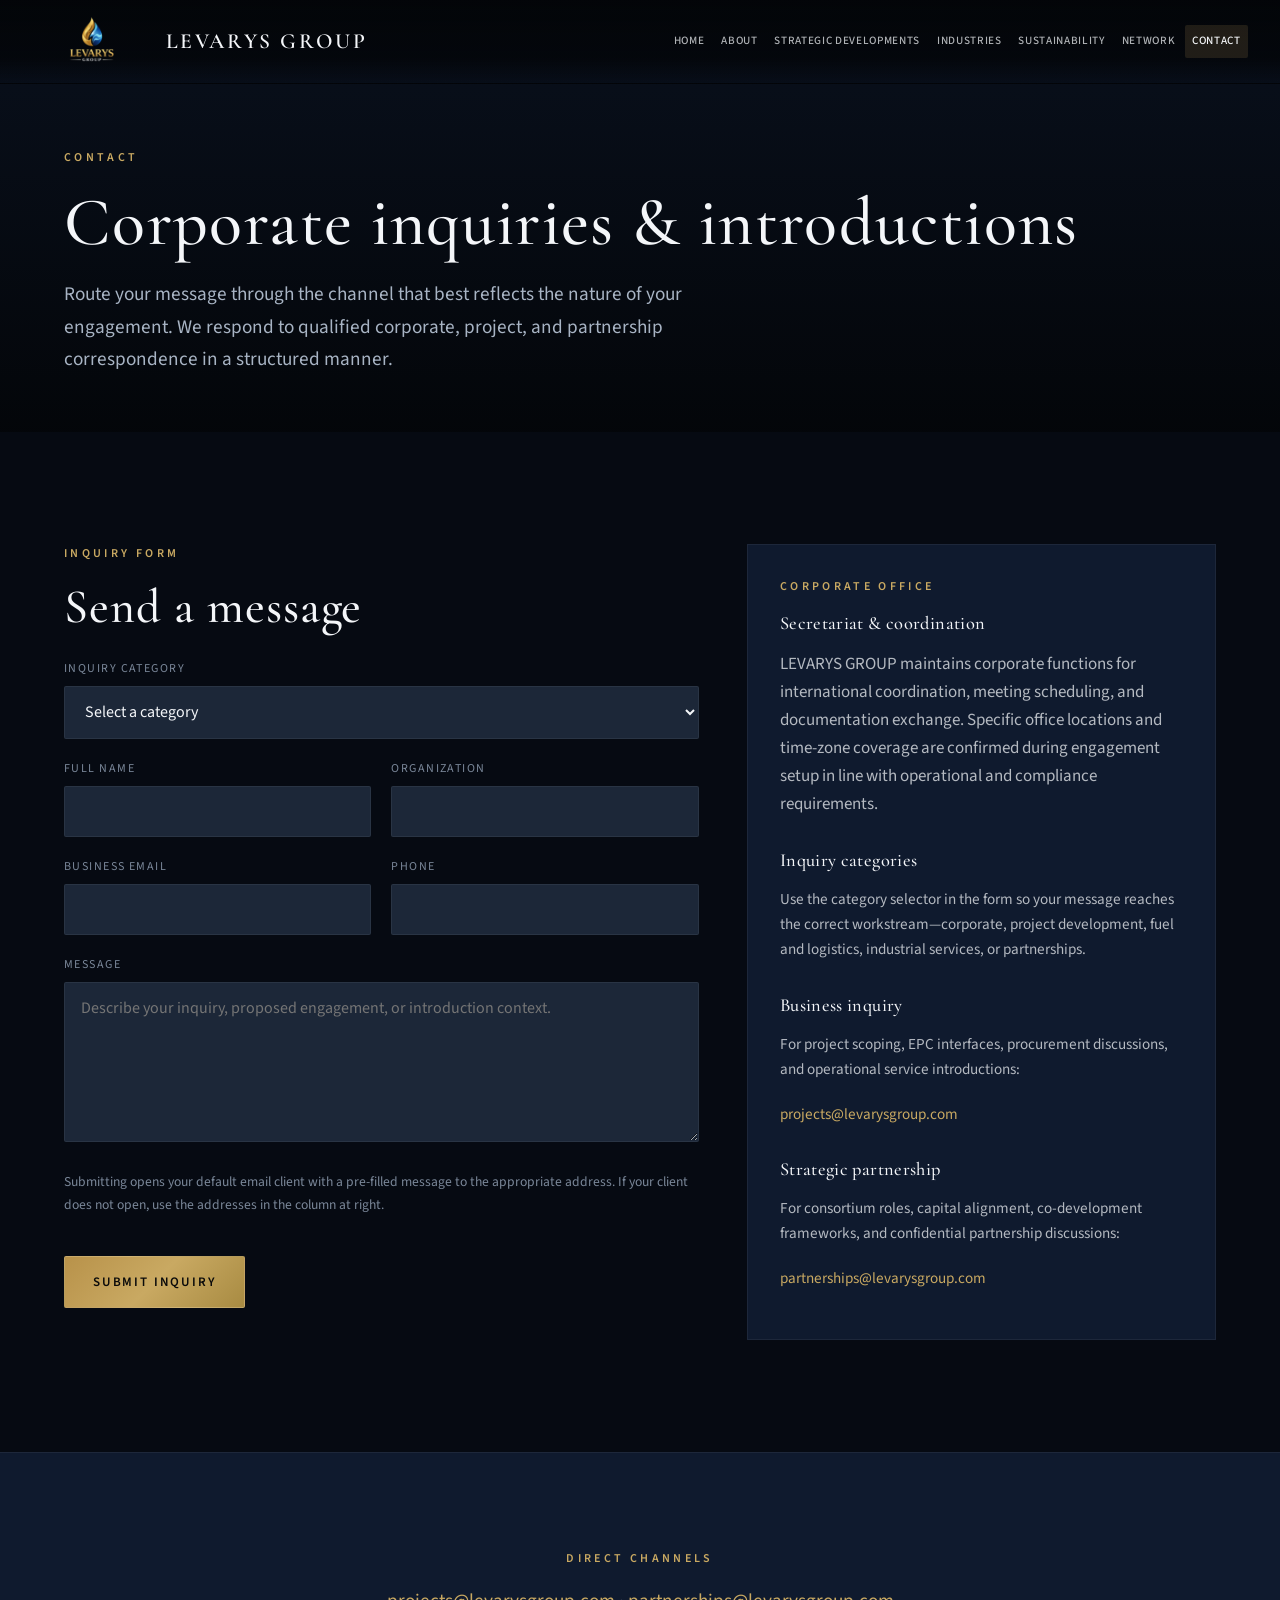
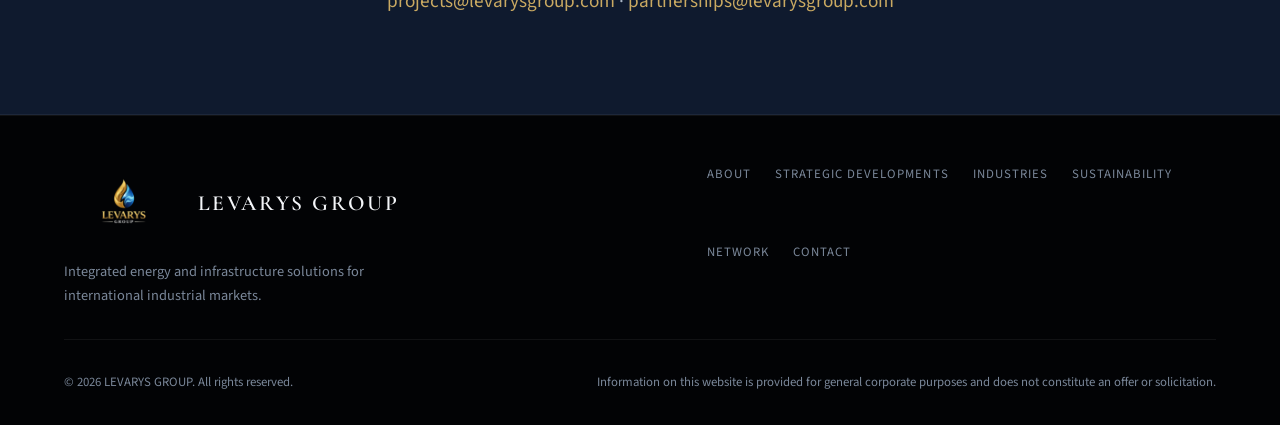
==== contact.html @ 40f0cac2 "Adding Stable Version" ====
<!DOCTYPE html>
<html lang="en">
<head>
  <meta charset="UTF-8">
  <meta name="viewport" content="width=device-width, initial-scale=1.0">
  <title>Contact — LEVARYS GROUP</title>
  <meta name="description" content="Contact LEVARYS GROUP for corporate inquiries, project introductions, and strategic partnerships.">
  <meta name="theme-color" content="#060a12">
  <link rel="icon" href="levarysgroup.svg" type="image/svg+xml">
  <link rel="preconnect" href="https://fonts.googleapis.com">
  <link rel="preconnect" href="https://fonts.gstatic.com" crossorigin>
  <link href="https://fonts.googleapis.com/css2?family=Cormorant+Garamond:ital,wght@0,400;0,500;0,600;0,700;1,400&family=Source+Sans+3:wght@300;400;500;600;700&display=swap" rel="stylesheet">
  <link rel="stylesheet" href="css/styles.css">
</head>
<body>
  <header class="site-header" id="header">
    <div class="header-inner">
      <a href="index.html" class="logo-link">
        <img src="levarysgroup.svg" width="1536" height="1024" alt="LEVARYS GROUP">
        <div class="logo-wordmark">
          <strong>Levarys Group</strong>
        </div>
      </a>
      <nav class="nav-primary" id="nav-primary" aria-label="Main">
        <a href="index.html">Home</a>
        <a href="about.html">About</a>
        <a href="strategic-developments.html">Strategic Developments</a>
        <a href="industries.html">Industries</a>
        <a href="sustainability.html">Sustainability</a>
        <a href="network.html">Network</a>
        <a href="contact.html" class="is-active">Contact</a>
      </nav>
      <button class="nav-toggle" type="button" aria-label="Menu" aria-expanded="false" aria-controls="nav-primary">
        <span></span><span></span><span></span>
      </button>
    </div>
  </header>

  <section class="page-hero">
    <div class="section-inner reveal">
      <p class="eyebrow">Contact</p>
      <h1>Corporate inquiries &amp; introductions</h1>
      <p class="lead">Route your message through the channel that best reflects the nature of your engagement. We respond to qualified corporate, project, and partnership correspondence in a structured manner.</p>
    </div>
  </section>

  <main class="bg-deep page-block">
    <div class="section-inner contact-layout">
      <div class="reveal">
        <p class="eyebrow">Inquiry form</p>
        <h2 style="margin-bottom:1.5rem;">Send a message</h2>
        <form id="contact-form" class="form-grid">
          <div>
            <label for="category">Inquiry category</label>
            <select id="category" name="category" required>
              <option value="" disabled selected>Select a category</option>
              <option value="General corporate inquiry">General corporate inquiry</option>
              <option value="Project inquiry">Project inquiry</option>
              <option value="EPC / project development">EPC / project development</option>
              <option value="Strategic partnership">Strategic partnership</option>
              <option value="Fuel &amp; logistics">Fuel &amp; logistics</option>
              <option value="Industrial chemicals or services">Industrial chemicals or services</option>
              <option value="Media or other">Media or other</option>
            </select>
          </div>
          <div class="form-grid two" style="grid-column:1/-1;">
            <div>
              <label for="name">Full name</label>
              <input id="name" name="name" type="text" autocomplete="name" required>
            </div>
            <div>
              <label for="organization">Organization</label>
              <input id="organization" name="organization" type="text" autocomplete="organization">
            </div>
          </div>
          <div class="form-grid two" style="grid-column:1/-1;">
            <div>
              <label for="email">Business email</label>
              <input id="email" name="email" type="email" autocomplete="email" required>
            </div>
            <div>
              <label for="phone">Phone</label>
              <input id="phone" name="phone" type="tel" autocomplete="tel">
            </div>
          </div>
          <div style="grid-column:1/-1;">
            <label for="message">Message</label>
            <textarea id="message" name="message" required placeholder="Describe your inquiry, proposed engagement, or introduction context."></textarea>
          </div>
          <p style="grid-column:1/-1;font-size:0.85rem;color:var(--metal);">Submitting opens your default email client with a pre-filled message to the appropriate address. If your client does not open, use the addresses in the column at right.</p>
          <button type="submit" class="btn btn-primary" style="grid-column:1/-1;justify-self:start;">Submit inquiry</button>
        </form>
      </div>

      <aside class="contact-aside reveal">
        <p class="eyebrow">Corporate office</p>
        <h3>Secretariat &amp; coordination</h3>
        <p>LEVARYS GROUP maintains corporate functions for international coordination, meeting scheduling, and documentation exchange. Specific office locations and time-zone coverage are confirmed during engagement setup in line with operational and compliance requirements.</p>

        <h3 style="margin-top:2rem;">Inquiry categories</h3>
        <p style="font-size:0.95rem;">Use the category selector in the form so your message reaches the correct workstream—corporate, project development, fuel and logistics, industrial services, or partnerships.</p>

        <h3 style="margin-top:2rem;">Business inquiry</h3>
        <p style="font-size:0.95rem;">For project scoping, EPC interfaces, procurement discussions, and operational service introductions:</p>
        <ul class="mail-list">
          <li><a href="mailto:projects@levarysgroup.com">projects@levarysgroup.com</a></li>
        </ul>

        <h3 style="margin-top:2rem;">Strategic partnership</h3>
        <p style="font-size:0.95rem;">For consortium roles, capital alignment, co-development frameworks, and confidential partnership discussions:</p>
        <ul class="mail-list">
          <li><a href="mailto:partnerships@levarysgroup.com">partnerships@levarysgroup.com</a></li>
        </ul>
      </aside>
    </div>
  </main>

  <section class="cta-band">
    <div class="section-inner reveal text-center">
      <p class="eyebrow">Direct channels</p>
      <p class="lead mx-auto"><a href="mailto:projects@levarysgroup.com">projects@levarysgroup.com</a> · <a href="mailto:partnerships@levarysgroup.com">partnerships@levarysgroup.com</a></p>
    </div>
  </section>

  <footer class="site-footer">
    <div class="footer-inner">
      <div>
        <a href="index.html" class="logo-link" style="margin-bottom:1rem;">
          <img src="levarysgroup.svg" width="1536" height="1024" alt="">
          <div class="logo-wordmark">
            <strong>Levarys Group</strong>
          </div>
        </a>
        <p style="font-size:0.9rem;max-width:22rem;color:var(--metal);">Integrated energy and infrastructure solutions for international industrial markets.</p>
      </div>
      <nav class="footer-nav" aria-label="Footer">
        <a href="about.html">About</a>
        <a href="strategic-developments.html">Strategic Developments</a>
        <a href="industries.html">Industries</a>
        <a href="sustainability.html">Sustainability</a>
        <a href="network.html">Network</a>
        <a href="contact.html">Contact</a>
      </nav>
      <div class="footer-bottom">
        <span>&copy; <span id="y"></span> LEVARYS GROUP. All rights reserved.</span>
        <span>Information on this website is provided for general corporate purposes and does not constitute an offer or solicitation.</span>
      </div>
    </div>
  </footer>
  <script src="js/main.js"></script>
  <script>document.getElementById("y").textContent = new Date().getFullYear();</script>
</body>
</html>
---- css/styles.css ----
/* LEVARYS GROUP — Institutional corporate theme */
:root {
  --bg-deep: #030508;
  --bg: #060a12;
  --navy: #0a1220;
  --navy-mid: #0f1a2e;
  --charcoal: #141c2a;
  --charcoal-light: #1c2738;
  --metal: #7a8799;
  --metal-bright: #a8b4c4;
  --white: #f4f6f9;
  --white-muted: rgba(244, 246, 249, 0.72);
  --gold: #c9a962;
  --gold-soft: rgba(201, 169, 98, 0.14);
  --gold-line: rgba(201, 169, 98, 0.45);
  --border: rgba(255, 255, 255, 0.06);
  --ease-out: cubic-bezier(0.22, 1, 0.36, 1);
  --font-display: "Cormorant Garamond", Georgia, serif;
  --font-body: "Source Sans 3", system-ui, sans-serif;
  --header-h: 5.25rem;
  --max: 72rem;
}

*,
*::before,
*::after {
  box-sizing: border-box;
}

html {
  scroll-behavior: smooth;
}

body {
  margin: 0;
  font-family: var(--font-body);
  font-size: 1.0625rem;
  font-weight: 400;
  line-height: 1.65;
  color: var(--white-muted);
  background: var(--bg-deep);
  overflow-x: hidden;
}

img {
  max-width: 100%;
  height: auto;
  display: block;
}

a {
  color: var(--gold);
  text-decoration: none;
  transition: color 0.2s var(--ease-out);
}

a:hover {
  color: #dfc78a;
}

h1,
h2,
h3,
h4 {
  font-family: var(--font-display);
  font-weight: 500;
  color: var(--white);
  letter-spacing: 0.02em;
  line-height: 1.15;
}

h1 {
  font-size: clamp(2.5rem, 5.5vw, 4.25rem);
}

h2 {
  font-size: clamp(2rem, 3.8vw, 3rem);
  margin: 0 0 1rem;
}

h3 {
  font-size: clamp(1.35rem, 2.2vw, 1.75rem);
  margin: 0 0 0.75rem;
}

p {
  margin: 0 0 1.25rem;
}

p:last-child {
  margin-bottom: 0;
}

.eyebrow {
  font-family: var(--font-body);
  font-size: 0.75rem;
  font-weight: 600;
  letter-spacing: 0.28em;
  text-transform: uppercase;
  color: var(--gold);
  margin: 0 0 1rem;
}

.lead {
  font-size: 1.2rem;
  line-height: 1.7;
  color: var(--metal-bright);
  max-width: 48rem;
}

/* ——— Header ——— */
.site-header {
  position: fixed;
  top: 0;
  left: 0;
  right: 0;
  z-index: 1000;
  height: var(--header-h);
  display: flex;
  align-items: center;
  background: linear-gradient(180deg, rgba(3, 5, 8, 0.96) 0%, rgba(3, 5, 8, 0.78) 70%, transparent 100%);
  border-bottom: 1px solid transparent;
  transition: background 0.35s var(--ease-out), border-color 0.35s, backdrop-filter 0.35s;
}

.site-header.is-scrolled {
  background: rgba(6, 10, 18, 0.92);
  backdrop-filter: blur(12px);
  border-bottom-color: var(--border);
}

.header-inner {
  width: min(100% - 3rem, var(--max) + 4rem);
  margin-inline: auto;
  display: flex;
  align-items: center;
  gap: 1.5rem;
}

.logo-link {
  display: flex;
  align-items: center;
  gap: 0.85rem;
  color: var(--white);
  flex-shrink: 0;
}

.logo-link:hover {
  color: var(--white);
}

.logo-link img {
  height: 5rem;
  width: auto;
}

.logo-wordmark {
  display: flex;
  flex-direction: column;
  gap: 0.1rem;
}

.logo-wordmark strong {
  font-family: var(--font-display);
  font-size: 1.35rem;
  font-weight: 600;
  letter-spacing: 0.12em;
  text-transform: uppercase;
  line-height: 1;
}

.logo-wordmark span {
  font-size: 0.65rem;
  letter-spacing: 0.22em;
  text-transform: uppercase;
  color: var(--metal);
}

.nav-primary {
  display: flex;
  align-items: center;
  gap: 0.15rem;
  margin-left: auto;
  flex-wrap: wrap;
  justify-content: flex-end;
}

.nav-primary a {
  font-size: 0.8125rem;
  font-weight: 500;
  letter-spacing: 0.06em;
  text-transform: uppercase;
  color: var(--white-muted);
  padding: 0.5rem 0.65rem;
  border-radius: 2px;
  transition: color 0.2s, background 0.2s;
}

.nav-primary a:hover,
.nav-primary a.is-active {
  color: var(--white);
  background: var(--gold-soft);
}

@media (max-width: 1280px) and (min-width: 1081px) {
  .nav-primary a {
    font-size: 0.7rem;
    padding: 0.45rem 0.45rem;
  }
}

.nav-toggle {
  display: none;
  flex-direction: column;
  gap: 6px;
  background: none;
  border: none;
  cursor: pointer;
  padding: 0.5rem;
  margin-right: -0.5rem;
}

.nav-toggle span {
  display: block;
  width: 26px;
  height: 2px;
  background: var(--white);
  transition: transform 0.3s var(--ease-out), opacity 0.2s;
}

.nav-toggle[aria-expanded="true"] span:nth-child(1) {
  transform: translateY(8px) rotate(45deg);
}

.nav-toggle[aria-expanded="true"] span:nth-child(2) {
  opacity: 0;
}

.nav-toggle[aria-expanded="true"] span:nth-child(3) {
  transform: translateY(-8px) rotate(-45deg);
}

@media (max-width: 1080px) {
  .nav-toggle {
    display: flex;
  }

  .nav-primary {
    margin-left: 0;
    position: fixed;
    inset: var(--header-h) 0 0 0;
    flex-direction: column;
    align-items: stretch;
    justify-content: flex-start;
    padding: 2rem 1.5rem;
    gap: 0;
    background: rgba(6, 10, 18, 0.98);
    border-top: 1px solid var(--border);
    transform: translateX(100%);
    transition: transform 0.45s var(--ease-out);
  }

  .nav-primary.is-open {
    transform: translateX(0);
  }

  .nav-primary a {
    padding: 1rem 0;
    border-bottom: 1px solid var(--border);
    font-size: 0.9rem;
  }
}

/* ——— Buttons ——— */
.btn-row {
  display: flex;
  flex-wrap: wrap;
  gap: 1rem;
  margin-top: 2rem;
}

.btn {
  display: inline-flex;
  align-items: center;
  justify-content: center;
  gap: 0.5rem;
  font-family: var(--font-body);
  font-size: 0.8125rem;
  font-weight: 600;
  letter-spacing: 0.14em;
  text-transform: uppercase;
  padding: 1rem 1.75rem;
  border-radius: 2px;
  border: 1px solid transparent;
  cursor: pointer;
  transition: background 0.25s var(--ease-out), border-color 0.25s, color 0.25s, transform 0.2s;
}

.btn:active {
  transform: scale(0.98);
}

.btn-primary {
  background: linear-gradient(135deg, #b8924a 0%, var(--gold) 50%, #a88b42 100%);
  color: #0a0a0a;
  border-color: rgba(255, 255, 255, 0.12);
}

.btn-primary:hover {
  color: #0a0a0a;
  filter: brightness(1.06);
}

.btn-outline {
  background: transparent;
  color: var(--white);
  border-color: rgba(255, 255, 255, 0.22);
}

.btn-outline:hover {
  border-color: var(--gold-line);
  color: var(--gold);
  background: rgba(201, 169, 98, 0.06);
}

/* ——— Hero ——— */
.hero {
  position: relative;
  min-height: 100vh;
  min-height: 100dvh;
  display: flex;
  align-items: center;
  justify-content: center;
  padding: calc(var(--header-h) + 3rem) 1.5rem 4rem;
  overflow: hidden;
}

.hero-media {
  position: absolute;
  inset: 0;
  z-index: 0;
}

.hero-slide {
  position: absolute;
  inset: -4%;
  background-size: cover;
  background-position: center;
  opacity: 0;
  animation: heroFade 24s infinite;
  will-change: opacity, transform;
}

.hero-slide:nth-child(1) {
  animation-delay: 0s;
}

.hero-slide:nth-child(2) {
  animation-delay: 8s;
}

.hero-slide:nth-child(3) {
  animation-delay: 16s;
}

@keyframes heroFade {
  0%,
  3% {
    opacity: 0;
    transform: scale(1.04);
  }
  8%,
  30% {
    opacity: 1;
    transform: scale(1);
  }
  38%,
  100% {
    opacity: 0;
    transform: scale(1.02);
  }
}

.hero-vignette {
  position: absolute;
  inset: 0;
  background: radial-gradient(ellipse 80% 70% at 50% 45%, transparent 0%, rgba(3, 5, 8, 0.5) 55%, rgba(3, 5, 8, 0.92) 100%);
  z-index: 1;
}

.hero-gradient {
  position: absolute;
  inset: 0;
  background: linear-gradient(105deg, rgba(6, 10, 18, 0.88) 0%, rgba(6, 10, 18, 0.45) 45%, transparent 75%);
  z-index: 2;
}

.hero-grid-lines {
  position: absolute;
  inset: 0;
  z-index: 3;
  opacity: 0.12;
  background-image: linear-gradient(rgba(201, 169, 98, 0.25) 1px, transparent 1px),
    linear-gradient(90deg, rgba(201, 169, 98, 0.15) 1px, transparent 1px);
  background-size: 120px 120px;
  pointer-events: none;
}

.hero-content {
  position: relative;
  z-index: 4;
  width: min(100%, var(--max) + 2rem);
  margin-inline: auto;
}

.hero-gold-rule {
  width: 4rem;
  height: 2px;
  background: linear-gradient(90deg, var(--gold), transparent);
  margin-bottom: 1.75rem;
  animation: ruleIn 1.2s var(--ease-out) 0.2s both;
}

@keyframes ruleIn {
  from {
    width: 0;
    opacity: 0;
  }
  to {
    width: 4rem;
    opacity: 1;
  }
}

.hero h1 {
  max-width: 18ch;
  margin: 0 0 1.5rem;
  animation: fadeUp 1s var(--ease-out) 0.1s both;
}

.hero .lead {
  max-width: 40rem;
  animation: fadeUp 1s var(--ease-out) 0.25s both;
}

.hero .btn-row {
  animation: fadeUp 1s var(--ease-out) 0.4s both;
}

@keyframes fadeUp {
  from {
    opacity: 0;
    transform: translateY(28px);
  }
  to {
    opacity: 1;
    transform: translateY(0);
  }
}

.hero-scroll-hint {
  position: absolute;
  bottom: 2rem;
  left: 50%;
  transform: translateX(-50%);
  z-index: 5;
  font-size: 0.65rem;
  letter-spacing: 0.35em;
  text-transform: uppercase;
  color: var(--metal);
  animation: bounceHint 2.5s ease-in-out infinite;
}

@keyframes bounceHint {
  0%,
  100% {
    opacity: 0.5;
    transform: translateX(-50%) translateY(0);
  }
  50% {
    opacity: 1;
    transform: translateX(-50%) translateY(6px);
  }
}

/* ——— Sections ——— */
main > section,
.page-block {
  padding: clamp(4rem, 10vw, 7rem) 1.5rem;
}

.section-inner {
  width: min(100%, var(--max));
  margin-inline: auto;
}

.section-head {
  margin-bottom: clamp(2.5rem, 5vw, 4rem);
  max-width: 40rem;
}

.bg-navy {
  background: var(--navy);
}

.bg-charcoal {
  background: var(--charcoal);
}

.bg-deep {
  background: var(--bg);
}

.two-col {
  display: grid;
  gap: clamp(2rem, 5vw, 4rem);
  align-items: start;
}

@media (min-width: 900px) {
  .two-col {
    grid-template-columns: 1fr 1fr;
  }
}

.media-frame {
  position: relative;
  border: 1px solid var(--border);
  overflow: hidden;
  aspect-ratio: 4 / 3;
}

.media-frame::after {
  content: "";
  position: absolute;
  inset: 0;
  background: linear-gradient(180deg, transparent 40%, rgba(3, 5, 8, 0.65) 100%);
  pointer-events: none;
}

.media-frame img {
  width: 100%;
  height: 100%;
  object-fit: cover;
  transition: transform 8s linear;
}

.media-frame:hover img {
  transform: scale(1.05);
}

.corner-accent::before {
  content: "";
  position: absolute;
  top: 0;
  left: 0;
  width: 3rem;
  height: 3rem;
  border-top: 2px solid var(--gold-line);
  border-left: 2px solid var(--gold-line);
  z-index: 2;
  pointer-events: none;
}

/* Cards grid */
.card-grid {
  display: grid;
  gap: 1.25rem;
  grid-template-columns: repeat(auto-fill, minmax(17rem, 1fr));
}

.card {
  background: var(--navy-mid);
  border: 1px solid var(--border);
  padding: 1.75rem 1.5rem;
  transition: border-color 0.3s, transform 0.35s var(--ease-out);
}

.card:hover {
  border-color: rgba(201, 169, 98, 0.25);
  transform: translateY(-4px);
}

.card h3 {
  font-size: 1.25rem;
}

.card p {
  font-size: 0.95rem;
}

/* Reveal on scroll */
.reveal {
  opacity: 0;
  transform: translateY(32px);
  transition: opacity 0.8s var(--ease-out), transform 0.8s var(--ease-out);
}

.reveal.is-visible {
  opacity: 1;
  transform: translateY(0);
}

/* Pillars / stats */
.pillars {
  display: grid;
  gap: 2rem;
}

@media (min-width: 700px) {
  .pillars {
    grid-template-columns: repeat(3, 1fr);
  }
}

.pillar {
  text-align: left;
  padding-top: 1.5rem;
  border-top: 1px solid var(--gold-line);
}

.pillar strong {
  display: block;
  font-family: var(--font-display);
  font-size: 2.5rem;
  color: var(--gold);
  font-weight: 500;
  line-height: 1;
  margin-bottom: 0.5rem;
}

.pillar span {
  font-size: 0.8rem;
  letter-spacing: 0.12em;
  text-transform: uppercase;
  color: var(--metal);
}

/* CTA band */
.cta-band {
  position: relative;
  padding: clamp(4rem, 8vw, 6rem) 1.5rem;
  text-align: center;
  background: var(--navy-mid);
  border-block: 1px solid var(--border);
  overflow: hidden;
}

.cta-band::before {
  content: "";
  position: absolute;
  inset: 0;
  background: url("https://images.unsplash.com/photo-1581092160562-40aa08e78837?auto=format&fit=crop&w=2000&q=80")
    center / cover;
  opacity: 0.18;
  filter: grayscale(0.4);
}

.cta-band .section-inner {
  position: relative;
  z-index: 1;
}

.cta-band h2 {
  margin-bottom: 1rem;
}

/* Page hero (inner pages) */
.page-hero {
  position: relative;
  padding: calc(var(--header-h) + 4rem) 1.5rem 3.5rem;
  background: var(--bg);
  overflow: hidden;
}

.page-hero::before {
  content: "";
  position: absolute;
  inset: 0;
  background: linear-gradient(180deg, rgba(10, 18, 32, 0.9) 0%, var(--bg-deep) 100%),
    url("https://images.unsplash.com/photo-1620714223084-8fc769e7416c?auto=format&fit=crop&w=2000&q=80") center / cover;
  opacity: 0.85;
}

.page-hero .section-inner {
  position: relative;
  z-index: 1;
}

.page-hero h1 {
  margin: 0 0 1rem;
}

.page-hero .lead {
  max-width: 42rem;
}

/* Services divisions */
.service-division {
  display: grid;
  gap: 2rem;
  padding: clamp(3rem, 6vw, 5rem) 0;
  border-bottom: 1px solid var(--border);
}

.service-division:last-child {
  border-bottom: none;
}

@media (min-width: 960px) {
  .service-division {
    grid-template-columns: minmax(0, 1fr) minmax(0, 1.2fr);
    align-items: start;
    gap: 3rem;
  }
}

.service-division:nth-child(even) > div:last-child {
  order: 1;
}

.service-division:nth-child(even) .service-visual {
  order: 2;
}

@media (max-width: 959px) {
  .service-division:nth-child(even) .service-visual,
  .service-division:nth-child(even) > div:last-child {
    order: 0;
  }
}

.service-visual {
  position: relative;
  min-height: 14rem;
  border: 1px solid var(--border);
  overflow: hidden;
}

.service-visual img {
  width: 100%;
  height: 100%;
  object-fit: cover;
  min-height: 14rem;
}

.service-num {
  font-family: var(--font-display);
  font-size: 4rem;
  line-height: 1;
  color: rgba(201, 169, 98, 0.2);
  position: absolute;
  top: 1rem;
  right: 1rem;
  z-index: 1;
}

.service-list {
  list-style: none;
  margin: 1.5rem 0 0;
  padding: 0;
  columns: 1;
}

@media (min-width: 600px) {
  .service-list {
    columns: 2;
    column-gap: 2rem;
  }
}

.service-list li {
  position: relative;
  padding-left: 1.25rem;
  margin-bottom: 0.65rem;
  font-size: 0.95rem;
  break-inside: avoid;
}

.service-list li::before {
  content: "";
  position: absolute;
  left: 0;
  top: 0.55em;
  width: 5px;
  height: 5px;
  background: var(--gold);
  border-radius: 1px;
}

/* Strategic blocks */
.strategic-block {
  display: grid;
  gap: 2rem;
  margin-bottom: clamp(3rem, 6vw, 5rem);
  padding-bottom: clamp(3rem, 6vw, 5rem);
  border-bottom: 1px solid var(--border);
}

.strategic-block:last-child {
  border-bottom: none;
  margin-bottom: 0;
  padding-bottom: 0;
}

@media (min-width: 880px) {
  .strategic-block {
    grid-template-columns: 1.1fr 0.9fr;
    align-items: center;
  }

  .strategic-block:nth-child(even) > div:first-child {
    order: 2;
  }

  .strategic-block:nth-child(even) .strategic-visual {
    order: 1;
  }
}

.strategic-visual {
  position: relative;
  border: 1px solid var(--border);
  aspect-ratio: 16 / 10;
  overflow: hidden;
  min-height: 12rem;
}

.strategic-visual img {
  position: absolute;
  inset: 0;
  width: 100%;
  height: 100%;
  object-fit: cover;
  display: block;
}

/* Industry cards */
.industry-card {
  position: relative;
  min-height: 16rem;
  border: 1px solid var(--border);
  overflow: hidden;
  display: flex;
  flex-direction: column;
  justify-content: flex-end;
  padding: 1.75rem;
  isolation: isolate;
}

.industry-card::before {
  content: "";
  position: absolute;
  inset: 0;
  background: linear-gradient(180deg, transparent 20%, rgba(3, 5, 8, 0.92) 100%);
  z-index: 1;
}

.industry-card img {
  position: absolute;
  inset: 0;
  width: 100%;
  height: 100%;
  object-fit: cover;
  z-index: 0;
  transition: transform 6s linear;
}

.industry-card:hover img {
  transform: scale(1.06);
}

.industry-card h3 {
  position: relative;
  z-index: 2;
  margin: 0;
  font-size: 1.5rem;
}

.industry-card p {
  position: relative;
  z-index: 2;
  font-size: 0.9rem;
  margin-top: 0.5rem;
  color: var(--metal-bright);
}

/* Sustainability */
.sus-panels {
  display: grid;
  gap: 1.5rem;
}

@media (min-width: 768px) {
  .sus-panels {
    grid-template-columns: repeat(2, 1fr);
  }
}

@media (min-width: 1100px) {
  .sus-panels {
    grid-template-columns: repeat(3, 1fr);
  }
}

.sus-panel {
  border: 1px solid var(--border);
  padding: 2rem 1.75rem;
  background: linear-gradient(160deg, var(--navy-mid) 0%, var(--charcoal) 100%);
  min-height: 12rem;
}

.sus-panel h3 {
  font-size: 1.2rem;
}

/* Network prose */
.prose-block {
  max-width: 48rem;
  margin-inline: auto;
  text-align: center;
}

.prose-block p {
  font-size: 1.1rem;
}

/* Contact */
.contact-layout {
  display: grid;
  gap: 3rem;
}

@media (min-width: 960px) {
  .contact-layout {
    grid-template-columns: 1.15fr 0.85fr;
    align-items: start;
  }
}

.form-grid {
  display: grid;
  gap: 1.25rem;
}

@media (min-width: 560px) {
  .form-grid.two {
    grid-template-columns: 1fr 1fr;
  }
}

label {
  display: block;
  font-size: 0.75rem;
  letter-spacing: 0.12em;
  text-transform: uppercase;
  color: var(--metal);
  margin-bottom: 0.45rem;
}

input,
select,
textarea {
  width: 100%;
  font-family: var(--font-body);
  font-size: 1rem;
  color: var(--white);
  background: var(--charcoal-light);
  border: 1px solid var(--border);
  padding: 0.85rem 1rem;
  border-radius: 2px;
  transition: border-color 0.2s, box-shadow 0.2s;
}

input:focus,
select:focus,
textarea:focus {
  outline: none;
  border-color: var(--gold-line);
  box-shadow: 0 0 0 3px var(--gold-soft);
}

textarea {
  min-height: 10rem;
  resize: vertical;
}

.contact-aside {
  border: 1px solid var(--border);
  padding: 2rem;
  background: var(--navy-mid);
}

.contact-aside h3 {
  font-size: 1.15rem;
  margin-bottom: 1rem;
}

.mail-list {
  list-style: none;
  margin: 0;
  padding: 0;
}

.mail-list li {
  margin-bottom: 1rem;
  font-size: 0.95rem;
}

.mail-list a {
  word-break: break-all;
}

/* Footer */
.site-footer {
  padding: 3rem 1.5rem 2rem;
  background: #020305;
  border-top: 1px solid var(--border);
}

.footer-inner {
  width: min(100%, var(--max));
  margin-inline: auto;
  display: grid;
  gap: 2rem;
}

@media (min-width: 768px) {
  .footer-inner {
    grid-template-columns: 1.2fr 1fr;
  }
}

.footer-nav {
  display: flex;
  flex-wrap: wrap;
  gap: 0.75rem 1.5rem;
}

.footer-nav a {
  font-size: 0.8rem;
  letter-spacing: 0.08em;
  text-transform: uppercase;
  color: var(--metal);
}

.footer-nav a:hover {
  color: var(--gold);
}

.footer-bottom {
  grid-column: 1 / -1;
  padding-top: 2rem;
  border-top: 1px solid var(--border);
  font-size: 0.8rem;
  color: var(--metal);
  display: flex;
  flex-wrap: wrap;
  gap: 1rem;
  justify-content: space-between;
}

/* Utilities */
.mt-0 {
  margin-top: 0;
}

.text-center {
  text-align: center;
}

.mx-auto {
  margin-inline: auto;
}

.max-w-prose {
  max-width: 42rem;
}

@media (prefers-reduced-motion: reduce) {
  html {
    scroll-behavior: auto;
  }

  .hero-slide {
    animation: none !important;
    opacity: 0;
  }

  .hero-slide:first-child {
    opacity: 1;
  }

  .hero-scroll-hint {
    animation: none;
  }

  .reveal {
    opacity: 1;
    transform: none;
    transition: none;
  }

  .media-frame:hover img,
  .industry-card:hover img {
    transform: none;
  }
}
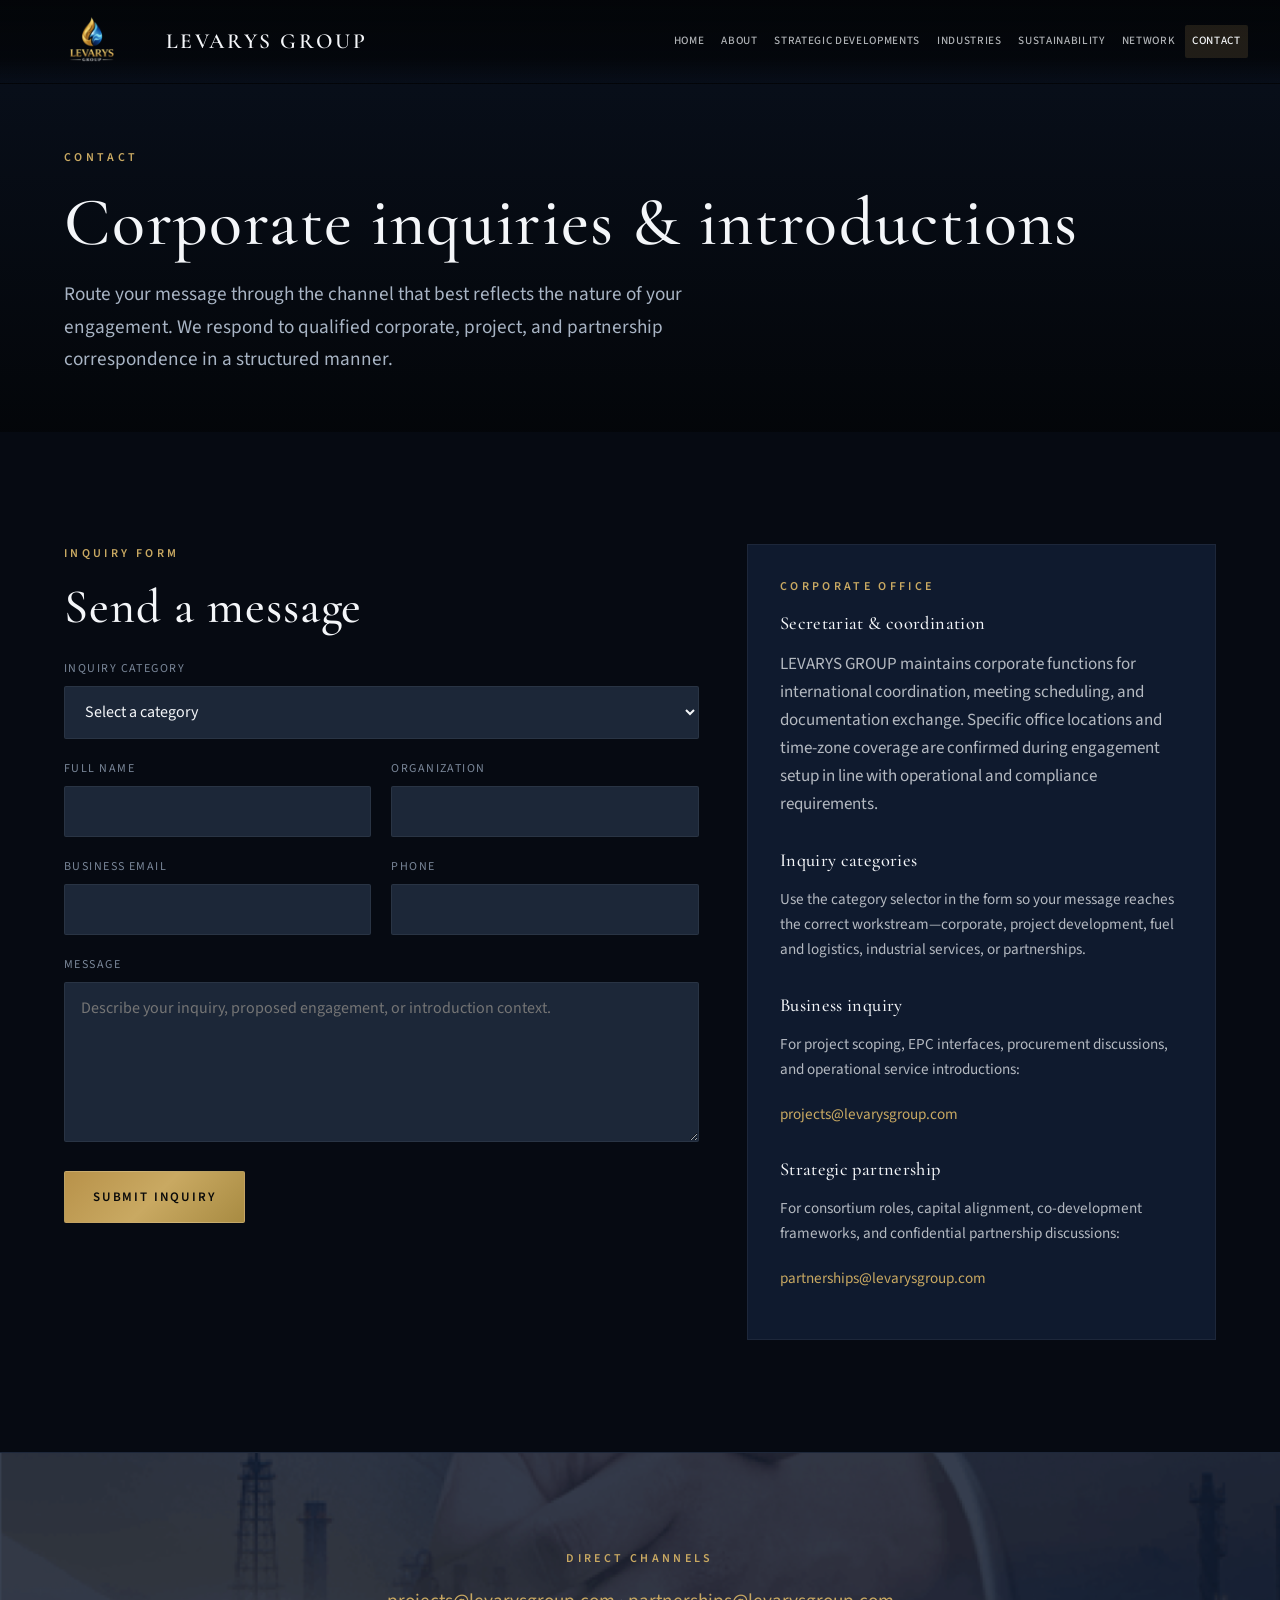
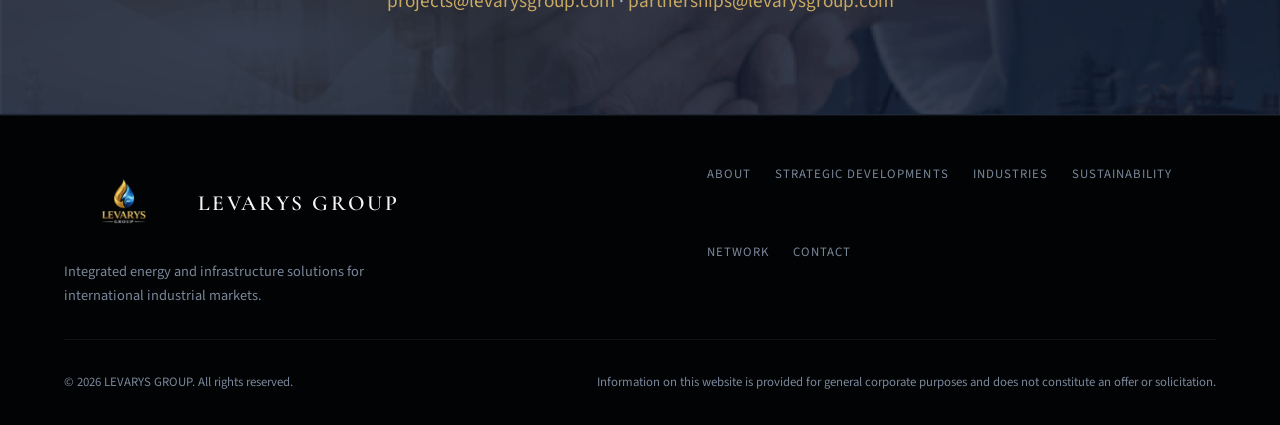
==== commit 6ce0462e: "removing extra msg under contact form" ====
--- a/contact.html
+++ b/contact.html
@@ -87,7 +87,6 @@
             <label for="message">Message</label>
             <textarea id="message" name="message" required placeholder="Describe your inquiry, proposed engagement, or introduction context."></textarea>
           </div>
-          <p style="grid-column:1/-1;font-size:0.85rem;color:var(--metal);">Submitting opens your default email client with a pre-filled message to the appropriate address. If your client does not open, use the addresses in the column at right.</p>
           <button type="submit" class="btn btn-primary" style="grid-column:1/-1;justify-self:start;">Submit inquiry</button>
         </form>
       </div>
--- a/css/styles.css
+++ b/css/styles.css
@@ -650,7 +650,7 @@
   content: "";
   position: absolute;
   inset: 0;
-  background: url("https://images.unsplash.com/photo-1581092160562-40aa08e78837?auto=format&fit=crop&w=2000&q=80")
+  background: url("../assets/deals.png")
     center / cover;
   opacity: 0.18;
   filter: grayscale(0.4);
